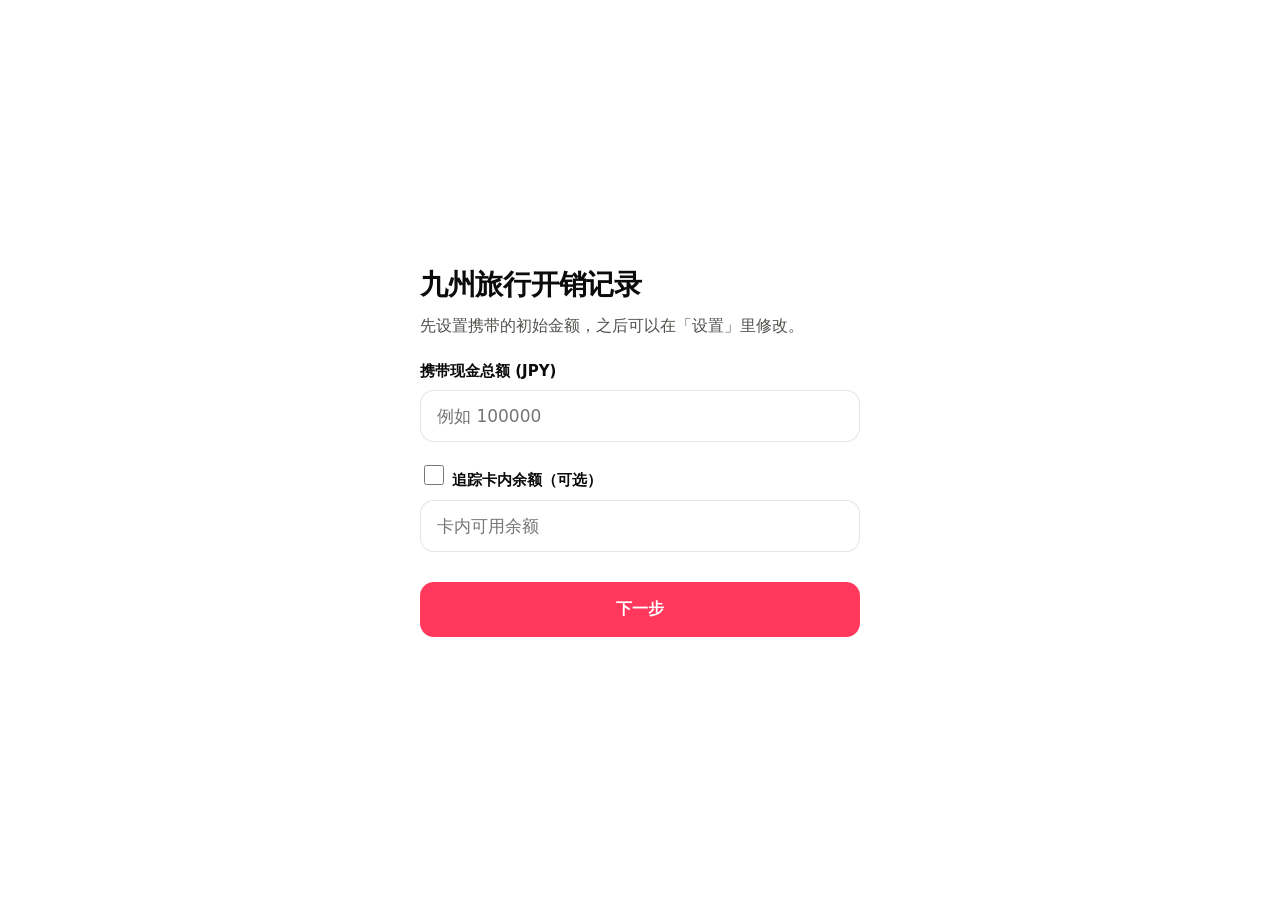
==== index.html @ 3a2e7834 "Add files via upload" ====
<!doctype html>
<html lang="zh-CN">
<head>
<meta charset="UTF-8">
<meta name="viewport" content="width=device-width, initial-scale=1, viewport-fit=cover, maximum-scale=1">
<title>九州旅行开销记录</title>
<meta name="description" content="九州旅行开销记录 — 离线记账与分账工具">
<meta name="theme-color" content="#fcfcfb" media="(prefers-color-scheme: light)">
<meta name="theme-color" content="#1a1a19" media="(prefers-color-scheme: dark)">
<link rel="manifest" href="manifest.webmanifest">
<link rel="apple-touch-icon" href="icons/icon-180.png">
<meta name="mobile-web-app-capable" content="yes">
<meta name="apple-mobile-web-app-capable" content="yes">
<meta name="apple-mobile-web-app-status-bar-style" content="black-translucent">
<meta name="apple-mobile-web-app-title" content="九州开销">
<link rel="icon" href="icons/icon-192.png">
<link rel="stylesheet" href="css/style.css">
</head>
<body>

<div id="onboarding" class="onboarding">
  <div class="ob-card">
    <h1 class="ob-title">九州旅行开销记录</h1>

    <div id="ob-step-1">
      <p class="ob-desc">先设置携带的初始金额，之后可以在「设置」里修改。</p>
      <div class="form-group">
        <label>携带现金总额 (JPY)</label>
        <input type="number" id="ob-cash" min="0" step="1" placeholder="例如 100000">
      </div>
      <div class="form-group">
        <label class="checkbox-label"><input type="checkbox" id="ob-card-enabled"> 追踪卡内余额（可选）</label>
        <input type="number" id="ob-card" min="0" step="1" placeholder="卡内可用余额" disabled>
      </div>
      <button type="button" class="primary-btn" id="ob-next">下一步</button>
    </div>

    <div id="ob-step-2" class="hidden">
      <p class="ob-desc">添加同行伙伴（可随时在「设置」里增删改）。</p>
      <div id="ob-people-list"></div>
      <button type="button" class="secondary-btn" id="ob-add-person">＋ 新增伙伴</button>
      <div class="ob-actions">
        <button type="button" class="secondary-btn" id="ob-back">上一步</button>
        <button type="button" class="primary-btn" id="ob-finish">完成</button>
      </div>
    </div>
  </div>
</div>

<div id="app" class="app hidden">
  <header class="topbar">
    <h1 id="page-title">总览</h1>
  </header>

  <main id="view-overview" class="view"></main>
  <main id="view-expenses" class="view hidden"></main>
  <main id="view-stats" class="view hidden"></main>
  <main id="view-split" class="view hidden"></main>
  <main id="view-settings" class="view hidden"></main>

  <button id="fab-add" class="fab" aria-label="记一笔开销">
    <svg width="26" height="26" viewBox="0 0 24 24" fill="none" stroke="currentColor" stroke-width="2" stroke-linecap="round"><line x1="12" y1="5" x2="12" y2="19"/><line x1="5" y1="12" x2="19" y2="12"/></svg>
  </button>

  <nav class="bottom-nav">
    <button data-view="overview">
      <span class="nav-icon"><svg width="22" height="22" viewBox="0 0 24 24" fill="none" stroke="currentColor" stroke-width="1.8" stroke-linecap="round" stroke-linejoin="round"><path d="M4 11.5 12 4l8 7.5"/><path d="M6 10v9a1 1 0 0 0 1 1h10a1 1 0 0 0 1-1v-9"/><path d="M10 20v-5h4v5"/></svg></span>
      总览
    </button>
    <button data-view="expenses">
      <span class="nav-icon"><svg width="22" height="22" viewBox="0 0 24 24" fill="none" stroke="currentColor" stroke-width="1.8" stroke-linecap="round" stroke-linejoin="round"><rect x="5" y="3" width="14" height="18" rx="2"/><line x1="8.5" y1="8" x2="15.5" y2="8"/><line x1="8.5" y1="12" x2="15.5" y2="12"/><line x1="8.5" y1="16" x2="13" y2="16"/></svg></span>
      记录
    </button>
    <button data-view="stats">
      <span class="nav-icon"><svg width="22" height="22" viewBox="0 0 24 24" fill="none" stroke="currentColor" stroke-width="1.8" stroke-linecap="round" stroke-linejoin="round"><line x1="5" y1="20" x2="5" y2="12"/><line x1="12" y1="20" x2="12" y2="6"/><line x1="19" y1="20" x2="19" y2="15"/></svg></span>
      统计
    </button>
    <button data-view="split">
      <span class="nav-icon"><svg width="22" height="22" viewBox="0 0 24 24" fill="none" stroke="currentColor" stroke-width="1.8" stroke-linecap="round" stroke-linejoin="round"><circle cx="9" cy="8" r="3"/><path d="M3.5 19c0-3 2.5-5 5.5-5s5.5 2 5.5 5"/><circle cx="17" cy="9" r="2.3"/><path d="M14.5 12.2c2.6.3 4.5 2.1 4.8 4.8"/></svg></span>
      分账
    </button>
    <button data-view="settings">
      <span class="nav-icon"><svg width="22" height="22" viewBox="0 0 24 24" fill="none" stroke="currentColor" stroke-width="1.8" stroke-linecap="round" stroke-linejoin="round"><line x1="4" y1="7" x2="20" y2="7"/><circle cx="14" cy="7" r="2"/><line x1="4" y1="14" x2="20" y2="14"/><circle cx="9" cy="14" r="2"/><line x1="4" y1="19" x2="20" y2="19"/><circle cx="16" cy="19" r="2"/></svg></span>
      设置
    </button>
  </nav>
</div>

<div id="expense-modal" class="modal hidden"></div>
<div id="photo-viewer" class="photo-viewer hidden"></div>
<div id="toast" class="toast"></div>

<script src="js/db.js"></script>
<script src="js/debts.js"></script>
<script src="js/app.js"></script>
</body>
</html>
---- css/style.css ----
:root {
  --surface-1: #ffffff;
  --surface-2: #ffffff;
  --page-plane: #ffffff;
  --text-primary: #0b0b0b;
  --text-secondary: #52514e;
  --text-muted: #898781;
  --gridline: #e1e0d9;
  --border: rgba(11, 11, 11, 0.10);
  --accent: #ff385c;
  --accent-ink: #ffffff;
  --good: #0ca30c;
  --bad: #d03b3b;
  --card-shadow: 0 1px 2px rgba(0,0,0,0.04), 0 4px 14px rgba(0,0,0,0.07);

  --series-1: #2a78d6; /* 交通 */
  --series-2: #1baf7a; /* 食物 */
  --series-3: #eda100; /* 娱乐 */
  --series-4: #008300; /* 住宿税 */
  --series-5: #4a3aa7; /* 其他 */
  --series-6: #e34948; /* 门票 */
  --series-7: #e87ba4; /* 购物 */
}

@media (prefers-color-scheme: dark) {
  :root {
    --surface-1: #1a1a19;
    --surface-2: #292826;
    --page-plane: #0d0d0d;
    --text-primary: #ffffff;
    --text-secondary: #c3c2b7;
    --text-muted: #898781;
    --gridline: #2c2c2a;
    --border: rgba(255, 255, 255, 0.10);
    --accent: #ff5f7e;
    --accent-ink: #ffffff;
    --good: #0ca30c;
    --bad: #d03b3b;
    --card-shadow: none;

    --series-1: #3987e5;
    --series-2: #199e70;
    --series-3: #c98500;
    --series-4: #008300;
    --series-5: #9085e9;
    --series-6: #e66767;
    --series-7: #d55181;
  }
}

* { box-sizing: border-box; -webkit-text-size-adjust: 100%; }
html, body {
  margin: 0;
  height: 100%;
  overflow: hidden;
  /* Matches the top/bottom bars, not the content plane — so if any rounding
     ever leaves a sliver of body visible at a screen edge (notch / home
     indicator area), it blends with the bars instead of standing out as a
     mismatched black strip. */
  background: var(--surface-1);
  color: var(--text-primary);
  font-family: system-ui, -apple-system, "Segoe UI", "PingFang SC", "Microsoft YaHei", sans-serif;
  font-size: 16px;
  line-height: 1.5;
  -webkit-tap-highlight-color: transparent;
}
button, input, select { font-family: inherit; }
/* Inline SVGs default to display:inline, which leaves a few px of baseline
   whitespace beneath them — throws off vertical-centering next to text
   everywhere an .icon sits inline or in a flex row/column. */
.icon { display: block; flex-shrink: 0; }
.hidden { display: none !important; }

/* ---- Onboarding ---- */
.onboarding {
  height: 100vh;
  height: 100dvh;
  overflow-y: auto;
  overflow-x: hidden;
  -webkit-overflow-scrolling: touch;
  display: flex;
  align-items: safe center;
  justify-content: center;
  padding: 28px 20px calc(28px + min(env(safe-area-inset-bottom), 34px));
}
.ob-card { width: 100%; max-width: 440px; }
.ob-title { font-size: 28px; font-weight: 800; letter-spacing: -0.01em; margin: 0 0 8px; }
.ob-desc { color: var(--text-secondary); font-size: 16px; margin: 0 0 22px; }
.ob-actions { display: flex; gap: 12px; margin-top: 20px; }
.ob-actions .primary-btn, .ob-actions .secondary-btn { flex: 1; }
#ob-add-person { width: 100%; margin-top: 10px; }

/* ---- App shell ----
   .app is pinned to exactly the screen height; topbar and bottom-nav are
   fixed-size flex items that never scroll, and .view is the only child with
   overflow-y so it scrolls internally. This avoids relying on position:sticky
   / position:fixed for the bars, which is flaky with iOS Safari's dynamic
   viewport / toolbar show-hide behavior. */
.app {
  height: 100vh;
  height: 100dvh;
  display: flex;
  flex-direction: column;
  overflow: hidden;
  background: var(--page-plane);
}
.topbar {
  flex-shrink: 0;
  padding: calc(16px + min(env(safe-area-inset-top), 59px)) 20px 16px;
  background: var(--surface-1);
  border-bottom: 1px solid var(--gridline);
  z-index: 5;
}
.topbar h1 { font-size: 22px; font-weight: 800; letter-spacing: -0.01em; margin: 0; }

.view {
  flex: 1;
  min-height: 0;
  overflow-y: auto;
  overflow-x: hidden;
  -webkit-overflow-scrolling: touch;
  padding: 20px 20px 100px;
  max-width: 560px;
  width: 100%;
  margin: 0 auto;
}

.bottom-nav {
  flex-shrink: 0;
  display: flex;
  background: var(--surface-1);
  border-top: 1px solid var(--gridline);
  padding-bottom: min(env(safe-area-inset-bottom), 5px);
  z-index: 10;
}
.bottom-nav button {
  flex: 1;
  display: flex; flex-direction: column; align-items: center; gap: 2px;
  background: none; border: none;
  padding: 6px 4px 5px;
  font-size: 14px;
  color: var(--text-muted);
}
.bottom-nav button.active { color: var(--accent); }
.nav-icon { display: flex; line-height: 1; }
.nav-icon svg { display: block; width: 24px; height: 24px; }

.fab {
  position: fixed;
  right: 20px;
  bottom: calc(84px + min(env(safe-area-inset-bottom), 34px));
  width: 60px; height: 60px;
  border-radius: 50%;
  border: none;
  background: var(--accent);
  color: var(--accent-ink);
  display: flex; align-items: center; justify-content: center;
  line-height: 1;
  box-shadow: 0 6px 18px rgba(0,0,0,0.28);
  z-index: 8;
}

/* ---- Buttons / inputs ---- */
.primary-btn, .secondary-btn, .danger-btn {
  display: inline-flex; align-items: center; justify-content: center;
  width: 100%;
  padding: 16px 20px;
  border-radius: 14px;
  font-size: 16px;
  font-weight: 700;
  border: 1px solid transparent;
  margin-top: 10px;
  cursor: pointer;
}
.primary-btn { background: var(--accent); color: var(--accent-ink); }
.secondary-btn { background: var(--surface-1); color: var(--text-primary); border-color: var(--border); }
.danger-btn { background: var(--surface-1); color: var(--bad); border-color: var(--border); }

.icon-btn {
  background: none; border: none; color: var(--text-muted);
  font-size: 18px; padding: 8px 10px; cursor: pointer;
}

.form-group { margin-bottom: 20px; }
.form-group label { display: block; font-size: 15px; font-weight: 600; color: var(--text-primary); margin-bottom: 8px; }
.form-group input[type="text"],
.form-group input[type="number"],
.form-group input[type="date"],
.form-group select {
  display: block;
  width: 100%;
  min-width: 0;
  padding: 15px 16px;
  border-radius: 14px;
  border: 1.5px solid var(--border);
  background: var(--surface-1);
  color: var(--text-primary);
  font-size: 17px;
}
/* iOS renders the native date control with its own internal layout that can
   run past a tightly-padded box — give it a bit more room and a fixed height
   so the text/picker indicator never gets clipped at the right edge. */
.form-group input[type="date"] {
  -webkit-appearance: none;
  appearance: none;
  padding-right: 12px;
  min-height: 54px;
}
.checkbox-label { display: flex; align-items: center; gap: 10px; font-size: 16px; color: var(--text-primary); }
.checkbox-label input { width: 20px; height: 20px; flex-shrink: 0; }

.visually-hidden { position: absolute; width: 1px; height: 1px; overflow: hidden; clip: rect(0,0,0,0); white-space: nowrap; }
.photo-add-btn {
  display: flex; flex-direction: column; align-items: center; justify-content: center; gap: 6px;
  width: 100%;
  padding: 22px;
  border-radius: 14px;
  border: 1.5px dashed var(--border);
  background: var(--surface-1);
  color: var(--text-muted);
  font-size: 14px;
  cursor: pointer;
}
.photo-preview { position: relative; display: inline-block; }
.photo-preview img {
  display: block;
  width: 140px; height: 140px;
  object-fit: cover;
  border-radius: 14px;
  border: 1.5px solid var(--border);
  cursor: pointer;
}
.remove-photo-btn {
  position: absolute; top: -8px; right: -8px;
  width: 26px; height: 26px;
  border-radius: 50%;
  border: 2px solid var(--surface-2);
  background: var(--bad);
  color: #fff;
  font-size: 13px;
  display: flex; align-items: center; justify-content: center;
  cursor: pointer;
}
.photo-viewer {
  position: fixed; inset: 0;
  background: rgba(0,0,0,0.92);
  display: flex; align-items: center; justify-content: center;
  padding: 24px;
  z-index: 40;
}
.photo-viewer img { max-width: 100%; max-height: 100%; border-radius: 12px; }
.expense-photo-badge { display: inline-flex; align-items: center; color: var(--text-muted); }

.pill-group { display: flex; flex-wrap: wrap; gap: 12px 14px; }
.pill {
  padding: 11px 20px;
  border-radius: 999px;
  border: 1.5px solid var(--border);
  background: var(--surface-1);
  color: var(--text-secondary);
  font-size: 15px;
  cursor: pointer;
}
.pill.selected {
  background: var(--pill-color, var(--accent));
  border-color: var(--pill-color, var(--accent));
  color: #fff;
  font-weight: 700;
}

.checkbox-grid { display: grid; grid-template-columns: repeat(2, minmax(0, 1fr)); gap: 14px; }

.person-row { display: flex; align-items: center; gap: 8px; margin-bottom: 10px; }
.person-row input {
  flex: 1; min-width: 0;
  padding: 14px 15px;
  border-radius: 12px;
  border: 1.5px solid var(--border);
  background: var(--surface-1);
  color: var(--text-primary);
  font-size: 16px;
}

.hint-text { font-size: 14px; color: var(--text-muted); margin: 6px 0 0; }
.error-text { color: var(--bad); }

/* ---- Cards / stats ---- */
.stat-card {
  min-width: 0;
  background: var(--surface-1);
  border: 1px solid var(--gridline);
  border-radius: 20px;
  padding: 20px;
  box-shadow: var(--card-shadow);
}
.stat-card + .stat-card { margin-top: 14px; }
.total-card { margin-top: 6px; }
.stat-label { display: flex; align-items: center; gap: 7px; font-size: 14px; font-weight: 600; color: var(--text-secondary); margin-bottom: 8px; }
.stat-label .icon { flex-shrink: 0; color: var(--text-muted); }
.stat-value { font-size: 30px; font-weight: 800; letter-spacing: -0.01em; font-variant-numeric: tabular-nums; }
.stat-value.negative { color: var(--bad); }
.stat-value.muted { color: var(--text-muted); font-size: 20px; }
.stat-sub { font-size: 13px; color: var(--text-muted); margin-top: 6px; }
.stat-bar { margin-top: 12px; }
.stat-pct { font-size: 12px; color: var(--text-muted); margin-top: 5px; }
.stat-pct.negative { color: var(--bad); }
.flow-line { margin-top: 8px; font-weight: 700; }

/* ---- Expense list ---- */
.empty-hint { color: var(--text-muted); text-align: center; margin-top: 60px; font-size: 15px; }
.expense-list { display: flex; flex-direction: column; gap: 10px; }
.expense-row {
  display: flex; align-items: center; gap: 14px;
  background: var(--surface-1);
  border: 1px solid var(--gridline);
  border-radius: 18px;
  padding: 16px 18px;
  cursor: pointer;
  box-shadow: var(--card-shadow);
}
.expense-cat-dot { width: 12px; height: 12px; border-radius: 50%; flex-shrink: 0; }
.expense-main { flex: 1; min-width: 0; }
.expense-top { display: flex; justify-content: space-between; align-items: flex-start; gap: 10px; font-size: 16px; font-weight: 700; }
.expense-cat { min-width: 0; }
.expense-amount { display: flex; flex-direction: column; align-items: flex-end; flex-shrink: 0; font-variant-numeric: tabular-nums; }
.expense-my-share { font-size: 12px; font-weight: 500; color: var(--text-muted); margin-top: 3px; }
.expense-sub { display: flex; gap: 10px; flex-wrap: wrap; font-size: 13px; color: var(--text-muted); margin-top: 6px; }
.expense-note { color: var(--text-secondary); overflow: hidden; text-overflow: ellipsis; white-space: nowrap; max-width: 160px; }
.split-badge {
  background: var(--accent);
  color: #fff;
  border-radius: 999px;
  padding: 2px 10px;
  font-size: 12px;
  font-weight: 600;
}

/* ---- Stats bars ---- */
.section-title { display: flex; justify-content: space-between; align-items: center; font-size: 17px; font-weight: 700; color: var(--text-primary); margin: 28px 0 12px; }
.section-title:first-child { margin-top: 0; }
.section-title-label { display: flex; align-items: center; gap: 7px; }
.section-title-label .icon { color: var(--text-muted); }
.section-total { font-weight: 700; color: var(--text-primary); font-variant-numeric: tabular-nums; }
.stats-list { display: flex; flex-direction: column; gap: 18px; }
.stats-row-top { display: flex; justify-content: space-between; font-size: 15px; margin-bottom: 8px; }
.stats-cat { font-weight: 700; }
.stats-pct { color: var(--text-muted); font-size: 13px; }
.bar-track { height: 10px; border-radius: 999px; background: var(--gridline); overflow: hidden; }
.bar-fill { height: 100%; border-radius: 999px; }

/* ---- Split summary ---- */
.balance-list { display: flex; flex-direction: column; gap: 10px; margin-bottom: 10px; }
.balance-row {
  display: flex; justify-content: space-between; align-items: center;
  background: var(--surface-1);
  border: 1px solid var(--gridline);
  border-radius: 14px;
  padding: 14px 16px;
  font-size: 15px;
  box-shadow: var(--card-shadow);
}
.tx-amount { font-weight: 700; font-variant-numeric: tabular-nums; flex-shrink: 0; }
.positive { color: var(--good); font-weight: 700; }
.negative { color: var(--bad); font-weight: 700; }

.debt-expense-list { display: flex; flex-direction: column; gap: 12px; }
.expense-debt-card {
  background: var(--surface-1);
  border: 1px solid var(--gridline);
  border-radius: 18px;
  padding: 16px 18px;
  box-shadow: var(--card-shadow);
}
.expense-debt-header { display: flex; align-items: center; gap: 10px; }
.expense-debt-title { font-size: 16px; font-weight: 700; min-width: 0; }
.expense-debt-meta { font-size: 13px; color: var(--text-muted); margin: 4px 0 12px 22px; }

.debt-items { display: flex; flex-direction: column; }
.debt-item { padding: 14px 0; border-top: 1px solid var(--gridline); }
.debt-item:first-child { border-top: none; padding-top: 0; }
.debt-item-row { display: flex; justify-content: space-between; align-items: center; gap: 10px; font-size: 15px; }
.debt-item-row .tx-text { min-width: 0; }
.debt-item-muted { color: var(--text-muted); }
.debt-item-settled { opacity: 0.6; }
.debt-item-settled .tx-text { text-decoration: line-through; }
.settle-action { display: flex; align-items: center; justify-content: space-between; gap: 12px; margin-top: 12px; }
.settle-label { font-size: 13px; color: var(--text-muted); flex-shrink: 0; }
.settle-btns { display: flex; gap: 8px; flex: 1; max-width: 240px; }
.settle-method-btn {
  flex: 1;
  padding: 11px 12px;
  border-radius: 12px;
  border: 1.5px solid var(--accent);
  background: var(--surface-1);
  color: var(--accent);
  font-size: 14px;
  font-weight: 700;
  cursor: pointer;
}
.text-btn {
  background: none; border: none;
  color: var(--text-muted);
  font-size: 13px;
  text-decoration: underline;
  cursor: pointer;
  padding: 8px 0;
  margin-top: 4px;
}

.share-preview { display: flex; flex-direction: column; gap: 10px; margin-top: 8px; }
.share-preview-row { display: flex; justify-content: space-between; align-items: center; font-size: 15px; gap: 10px; padding: 10px 0; border-top: 1px solid var(--gridline); }
.share-preview-row:first-child { border-top: none; padding-top: 0; }

.cshare-list { margin-top: 8px; }
.cshare-row { padding: 14px 0; border-top: 1px solid var(--gridline); }
.cshare-row:first-child { border-top: none; padding-top: 0; }
.cshare-name { font-size: 15px; font-weight: 600; margin-bottom: 8px; }
.cshare-input-wrap { display: flex; align-items: center; gap: 10px; }
.cshare-input-wrap input {
  flex: 1; min-width: 0;
  padding: 14px 15px;
  border-radius: 12px;
  border: 1.5px solid var(--border);
  background: var(--surface-1);
  color: var(--text-primary);
  font-size: 16px;
  text-align: right;
}
.cshare-final { flex-shrink: 0; font-size: 14px; color: var(--text-muted); min-width: 68px; text-align: right; }
.tax-field { margin-top: 16px; }

/* ---- Modal ---- */
.modal {
  position: fixed; inset: 0;
  background: rgba(0,0,0,0.45);
  display: flex; align-items: flex-end;
  z-index: 20;
}
.modal-sheet {
  background: var(--surface-2);
  width: 100%;
  /* Leave room for the safe area at the top (notch / status bar) so the header
     can never render underneath it — this only bites in standalone/home-screen
     mode, where the status bar overlays the page instead of pushing it down. */
  max-height: calc(100vh - min(env(safe-area-inset-top), 59px) - 24px);
  max-height: calc(100dvh - min(env(safe-area-inset-top), 59px) - 24px);
  border-radius: 24px 24px 0 0;
  display: flex; flex-direction: column;
  padding-bottom: min(env(safe-area-inset-bottom), 34px);
  overflow-x: hidden;
}
.modal-header {
  display: flex; align-items: center; justify-content: space-between;
  padding: 20px 20px 12px;
  border-bottom: 1px solid var(--gridline);
}
.modal-header h2 { font-size: 20px; font-weight: 800; margin: 0; }
.modal-body { padding: 18px 20px; overflow-y: auto; overflow-x: hidden; }
.modal-footer { padding: 12px 20px 20px; border-top: 1px solid var(--gridline); }

/* ---- Toast ---- */
.toast {
  position: fixed; left: 50%; bottom: calc(96px + min(env(safe-area-inset-bottom), 34px));
  transform: translate(-50%, 12px);
  background: var(--text-primary);
  color: var(--page-plane);
  padding: 12px 20px;
  border-radius: 999px;
  font-size: 14px;
  font-weight: 600;
  opacity: 0;
  pointer-events: none;
  transition: opacity 0.2s, transform 0.2s;
  z-index: 30;
  max-width: 88vw;
  text-align: center;
}
.toast.show { opacity: 1; transform: translate(-50%, 0); }
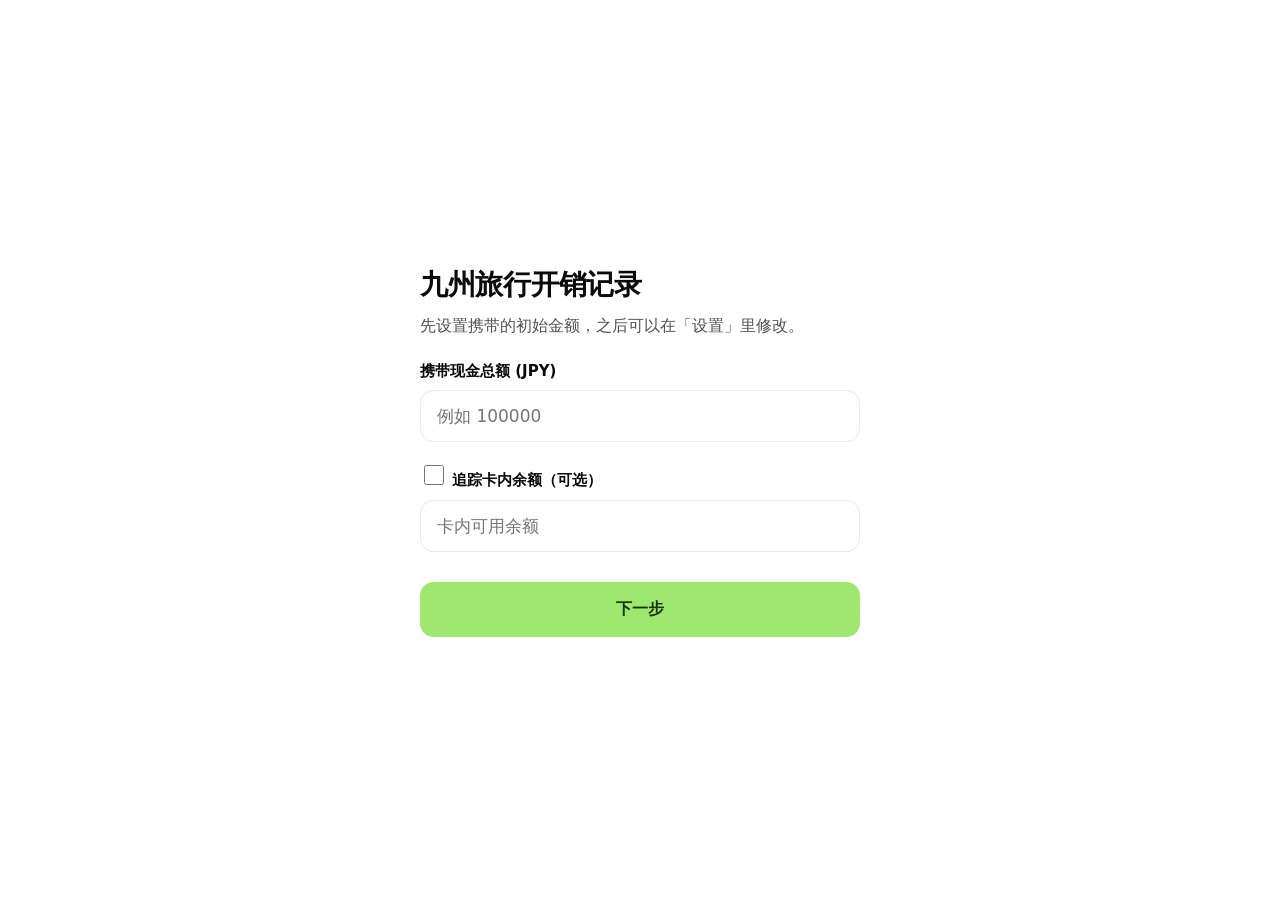
==== commit 78082d6e: "Add files via upload" ====
--- a/index.html
+++ b/index.html
@@ -5,13 +5,12 @@
 <meta name="viewport" content="width=device-width, initial-scale=1, viewport-fit=cover, maximum-scale=1">
 <title>九州旅行开销记录</title>
 <meta name="description" content="九州旅行开销记录 — 离线记账与分账工具">
-<meta name="theme-color" content="#fcfcfb" media="(prefers-color-scheme: light)">
-<meta name="theme-color" content="#1a1a19" media="(prefers-color-scheme: dark)">
+<meta name="theme-color" content="#ffffff">
 <link rel="manifest" href="manifest.webmanifest">
 <link rel="apple-touch-icon" href="icons/icon-180.png">
 <meta name="mobile-web-app-capable" content="yes">
 <meta name="apple-mobile-web-app-capable" content="yes">
-<meta name="apple-mobile-web-app-status-bar-style" content="black-translucent">
+<meta name="apple-mobile-web-app-status-bar-style" content="default">
 <meta name="apple-mobile-web-app-title" content="九州开销">
 <link rel="icon" href="icons/icon-192.png">
 <link rel="stylesheet" href="css/style.css">
@@ -49,12 +48,12 @@
 
 <div id="app" class="app hidden">
   <header class="topbar">
-    <h1 id="page-title">总览</h1>
+    <h1 id="page-title">主页</h1>
   </header>
 
   <main id="view-overview" class="view"></main>
   <main id="view-expenses" class="view hidden"></main>
-  <main id="view-stats" class="view hidden"></main>
+  <main id="view-transit" class="view hidden"></main>
   <main id="view-split" class="view hidden"></main>
   <main id="view-settings" class="view hidden"></main>
 
@@ -65,15 +64,15 @@
   <nav class="bottom-nav">
     <button data-view="overview">
       <span class="nav-icon"><svg width="22" height="22" viewBox="0 0 24 24" fill="none" stroke="currentColor" stroke-width="1.8" stroke-linecap="round" stroke-linejoin="round"><path d="M4 11.5 12 4l8 7.5"/><path d="M6 10v9a1 1 0 0 0 1 1h10a1 1 0 0 0 1-1v-9"/><path d="M10 20v-5h4v5"/></svg></span>
-      总览
+      主页
     </button>
     <button data-view="expenses">
       <span class="nav-icon"><svg width="22" height="22" viewBox="0 0 24 24" fill="none" stroke="currentColor" stroke-width="1.8" stroke-linecap="round" stroke-linejoin="round"><rect x="5" y="3" width="14" height="18" rx="2"/><line x1="8.5" y1="8" x2="15.5" y2="8"/><line x1="8.5" y1="12" x2="15.5" y2="12"/><line x1="8.5" y1="16" x2="13" y2="16"/></svg></span>
       记录
     </button>
-    <button data-view="stats">
-      <span class="nav-icon"><svg width="22" height="22" viewBox="0 0 24 24" fill="none" stroke="currentColor" stroke-width="1.8" stroke-linecap="round" stroke-linejoin="round"><line x1="5" y1="20" x2="5" y2="12"/><line x1="12" y1="20" x2="12" y2="6"/><line x1="19" y1="20" x2="19" y2="15"/></svg></span>
-      统计
+    <button data-view="transit">
+      <span class="nav-icon"><svg width="22" height="22" viewBox="0 0 24 24" fill="none" stroke="currentColor" stroke-width="1.8" stroke-linecap="round" stroke-linejoin="round"><rect x="4" y="5" width="16" height="11" rx="2"/><line x1="4" y1="11" x2="20" y2="11"/><circle cx="8" cy="18" r="1.6"/><circle cx="16" cy="18" r="1.6"/></svg></span>
+      交通卡
     </button>
     <button data-view="split">
       <span class="nav-icon"><svg width="22" height="22" viewBox="0 0 24 24" fill="none" stroke="currentColor" stroke-width="1.8" stroke-linecap="round" stroke-linejoin="round"><circle cx="9" cy="8" r="3"/><path d="M3.5 19c0-3 2.5-5 5.5-5s5.5 2 5.5 5"/><circle cx="17" cy="9" r="2.3"/><path d="M14.5 12.2c2.6.3 4.5 2.1 4.8 4.8"/></svg></span>
--- a/css/style.css
+++ b/css/style.css
@@ -1,17 +1,19 @@
 :root {
   --surface-1: #ffffff;
   --surface-2: #ffffff;
-  --page-plane: #ffffff;
+  /* Slightly off-white so white cards still read as elevated above the page
+     even when the border/shadow is very subtle (tech/fintech look). */
+  --page-plane: #f5f6f2;
   --text-primary: #0b0b0b;
   --text-secondary: #52514e;
   --text-muted: #898781;
-  --gridline: #e1e0d9;
-  --border: rgba(11, 11, 11, 0.10);
-  --accent: #ff385c;
-  --accent-ink: #ffffff;
+  --gridline: #e7e8e2;
+  --border: rgba(11, 11, 11, 0.08);
+  --accent: #9fe870;
+  --accent-ink: #163300;
   --good: #0ca30c;
   --bad: #d03b3b;
-  --card-shadow: 0 1px 2px rgba(0,0,0,0.04), 0 4px 14px rgba(0,0,0,0.07);
+  --card-shadow: 0 1px 2px rgba(11,11,11,0.03), 0 2px 10px rgba(11,11,11,0.05);
 
   --series-1: #2a78d6; /* 交通 */
   --series-2: #1baf7a; /* 食物 */
@@ -20,32 +22,6 @@
   --series-5: #4a3aa7; /* 其他 */
   --series-6: #e34948; /* 门票 */
   --series-7: #e87ba4; /* 购物 */
-}
-
-@media (prefers-color-scheme: dark) {
-  :root {
-    --surface-1: #1a1a19;
-    --surface-2: #292826;
-    --page-plane: #0d0d0d;
-    --text-primary: #ffffff;
-    --text-secondary: #c3c2b7;
-    --text-muted: #898781;
-    --gridline: #2c2c2a;
-    --border: rgba(255, 255, 255, 0.10);
-    --accent: #ff5f7e;
-    --accent-ink: #ffffff;
-    --good: #0ca30c;
-    --bad: #d03b3b;
-    --card-shadow: none;
-
-    --series-1: #3987e5;
-    --series-2: #199e70;
-    --series-3: #c98500;
-    --series-4: #008300;
-    --series-5: #9085e9;
-    --series-6: #e66767;
-    --series-7: #d55181;
-  }
 }
 
 * { box-sizing: border-box; -webkit-text-size-adjust: 100%; }
@@ -264,7 +240,7 @@
 .pill.selected {
   background: var(--pill-color, var(--accent));
   border-color: var(--pill-color, var(--accent));
-  color: #fff;
+  color: var(--pill-ink, var(--accent-ink));
   font-weight: 700;
 }
 
@@ -295,16 +271,63 @@
 }
 .stat-card + .stat-card { margin-top: 14px; }
 .total-card { margin-top: 6px; }
-.stat-label { display: flex; align-items: center; gap: 7px; font-size: 14px; font-weight: 600; color: var(--text-secondary); margin-bottom: 8px; }
-.stat-label .icon { flex-shrink: 0; color: var(--text-muted); }
-.stat-value { font-size: 30px; font-weight: 800; letter-spacing: -0.01em; font-variant-numeric: tabular-nums; }
+.stat-label { display: flex; align-items: center; gap: 10px; font-size: 14px; font-weight: 600; color: var(--text-secondary); margin-bottom: 12px; }
+.stat-label-spread { justify-content: space-between; font-size: 17px; margin-bottom: -6px; }
+.icon-badge {
+  display: flex; align-items: center; justify-content: center;
+  flex-shrink: 0;
+  width: 34px; height: 34px;
+  border-radius: 50%;
+  background: color-mix(in srgb, var(--badge-color, var(--accent)) 16%, white);
+  color: var(--badge-color, var(--accent));
+}
+.stat-value { font-size: 32px; font-weight: 800; letter-spacing: -0.02em; font-variant-numeric: tabular-nums; }
 .stat-value.negative { color: var(--bad); }
 .stat-value.muted { color: var(--text-muted); font-size: 20px; }
 .stat-sub { font-size: 13px; color: var(--text-muted); margin-top: 6px; }
+.hero-top { display: flex; align-items: center; justify-content: space-between; gap: 16px; }
+
+/* Featured overview cards: 剩余现金 (bright accent bg, black/white content)
+   and 卡内余额 (black bg, accent/white content). */
+.stat-card.card-accent { background: var(--accent); border-color: transparent; }
+.stat-card.card-accent .stat-label,
+.stat-card.card-accent .stat-value,
+.stat-card.card-accent .stat-sub,
+.stat-card.card-accent .stat-pct { color: var(--text-primary); }
+.stat-card.card-accent .stat-value.negative,
+.stat-card.card-accent .stat-pct.negative { color: var(--bad); }
+.stat-card.card-accent .icon-badge { background: #ffffff; color: var(--text-primary); }
+.stat-card.card-accent .bar-track { background: #ffffff; }
+.stat-card.card-accent { --bar-fill-color: var(--text-primary); }
+.stat-card.card-accent .flow-line.positive { color: var(--good); }
+.stat-card.card-accent .flow-line.negative { color: var(--bad); }
+
+.stat-card.card-dark { background: var(--text-primary); border-color: transparent; }
+.stat-card.card-dark .stat-label,
+.stat-card.card-dark .stat-sub,
+.stat-card.card-dark .stat-pct { color: #ffffff; }
+.stat-card.card-dark .stat-value { color: var(--accent); }
+.stat-card.card-dark .stat-value.muted { color: var(--text-muted); }
+.stat-card.card-dark .stat-value.negative,
+.stat-card.card-dark .stat-pct.negative { color: var(--bad); }
+.stat-card.card-dark .bar-track { background: rgba(255,255,255,0.18); }
+.stat-card.card-dark .icon-badge { background: var(--accent); color: var(--text-primary); }
+.stat-card.card-dark .flow-line.positive { color: var(--good); }
+.stat-card.card-dark .flow-line.negative { color: var(--bad); }
+.hero-top-text { min-width: 0; }
+.progress-ring { position: relative; flex-shrink: 0; }
+.progress-ring svg { display: block; }
+.progress-ring-label { position: absolute; inset: 0; display: flex; align-items: center; justify-content: center; font-size: 15px; font-weight: 800; color: var(--text-primary); }
+.progress-ring-label.negative { color: var(--bad); }
 .stat-bar { margin-top: 12px; }
 .stat-pct { font-size: 12px; color: var(--text-muted); margin-top: 5px; }
 .stat-pct.negative { color: var(--bad); }
 .flow-line { margin-top: 8px; font-weight: 700; }
+.flow-columns { display: flex; gap: 10px; margin: 14px 0; }
+.flow-col { flex: 1; min-width: 0; background: #ffffff; border: 1px solid var(--gridline); border-radius: 14px; padding: 12px 14px; box-shadow: var(--card-shadow); }
+.flow-col-label { font-size: 13px; font-weight: 800; color: var(--text-secondary); margin-bottom: 4px; }
+.flow-col-value { font-size: 19px; font-weight: 700; font-variant-numeric: tabular-nums; }
+.flow-col-value.muted { opacity: 0.6; font-weight: 600; }
 
 /* ---- Expense list ---- */
 .empty-hint { color: var(--text-muted); text-align: center; margin-top: 60px; font-size: 15px; }
@@ -320,15 +343,16 @@
 }
 .expense-cat-dot { width: 12px; height: 12px; border-radius: 50%; flex-shrink: 0; }
 .expense-main { flex: 1; min-width: 0; }
-.expense-top { display: flex; justify-content: space-between; align-items: flex-start; gap: 10px; font-size: 16px; font-weight: 700; }
+.expense-top { display: flex; justify-content: space-between; align-items: center; gap: 10px; font-size: 16px; font-weight: 700; }
 .expense-cat { min-width: 0; }
-.expense-amount { display: flex; flex-direction: column; align-items: flex-end; flex-shrink: 0; font-variant-numeric: tabular-nums; }
-.expense-my-share { font-size: 12px; font-weight: 500; color: var(--text-muted); margin-top: 3px; }
-.expense-sub { display: flex; gap: 10px; flex-wrap: wrap; font-size: 13px; color: var(--text-muted); margin-top: 6px; }
+.expense-amount { flex-shrink: 0; font-variant-numeric: tabular-nums; }
+.expense-my-share { font-size: 13px; font-weight: 600; font-variant-numeric: tabular-nums; color: var(--text-muted); flex-shrink: 0; }
+.expense-sub { display: flex; justify-content: space-between; align-items: center; gap: 10px; font-size: 13px; color: var(--text-muted); margin-top: 6px; }
+.expense-sub-left { display: flex; align-items: center; gap: 10px; flex-wrap: wrap; min-width: 0; }
 .expense-note { color: var(--text-secondary); overflow: hidden; text-overflow: ellipsis; white-space: nowrap; max-width: 160px; }
 .split-badge {
   background: var(--accent);
-  color: #fff;
+  color: var(--accent-ink);
   border-radius: 999px;
   padding: 2px 10px;
   font-size: 12px;
@@ -342,6 +366,7 @@
 .section-title-label .icon { color: var(--text-muted); }
 .section-total { font-weight: 700; color: var(--text-primary); font-variant-numeric: tabular-nums; }
 .stats-list { display: flex; flex-direction: column; gap: 18px; }
+.stat-card .stats-list { margin-top: 16px; }
 .stats-row-top { display: flex; justify-content: space-between; font-size: 15px; margin-bottom: 8px; }
 .stats-cat { font-weight: 700; }
 .stats-pct { color: var(--text-muted); font-size: 13px; }
@@ -374,6 +399,7 @@
 .expense-debt-header { display: flex; align-items: center; gap: 10px; }
 .expense-debt-title { font-size: 16px; font-weight: 700; min-width: 0; }
 .expense-debt-meta { font-size: 13px; color: var(--text-muted); margin: 4px 0 12px 22px; }
+.expense-debt-meta.no-indent { margin-left: 0; }
 
 .debt-items { display: flex; flex-direction: column; }
 .debt-item { padding: 14px 0; border-top: 1px solid var(--gridline); }
@@ -381,6 +407,12 @@
 .debt-item-row { display: flex; justify-content: space-between; align-items: center; gap: 10px; font-size: 15px; }
 .debt-item-row .tx-text { min-width: 0; }
 .debt-item-muted { color: var(--text-muted); }
+.transit-leg-item { cursor: pointer; }
+.leg-usage-label { font-size: 13px; font-weight: 700; margin-top: 4px; }
+.leg-usage-card { color: var(--series-1); }
+.leg-usage-single { color: var(--series-3); }
+.leg-usage-pass { color: var(--series-5); }
+.topup-row-right { display: flex; align-items: center; gap: 10px; }
 .debt-item-settled { opacity: 0.6; }
 .debt-item-settled .tx-text { text-decoration: line-through; }
 .settle-action { display: flex; align-items: center; justify-content: space-between; gap: 12px; margin-top: 12px; }
@@ -389,7 +421,7 @@
 .settle-method-btn {
   flex: 1;
   padding: 11px 12px;
-  border-radius: 12px;
+  border-radius: 999px;
   border: 1.5px solid var(--accent);
   background: var(--surface-1);
   color: var(--accent);
